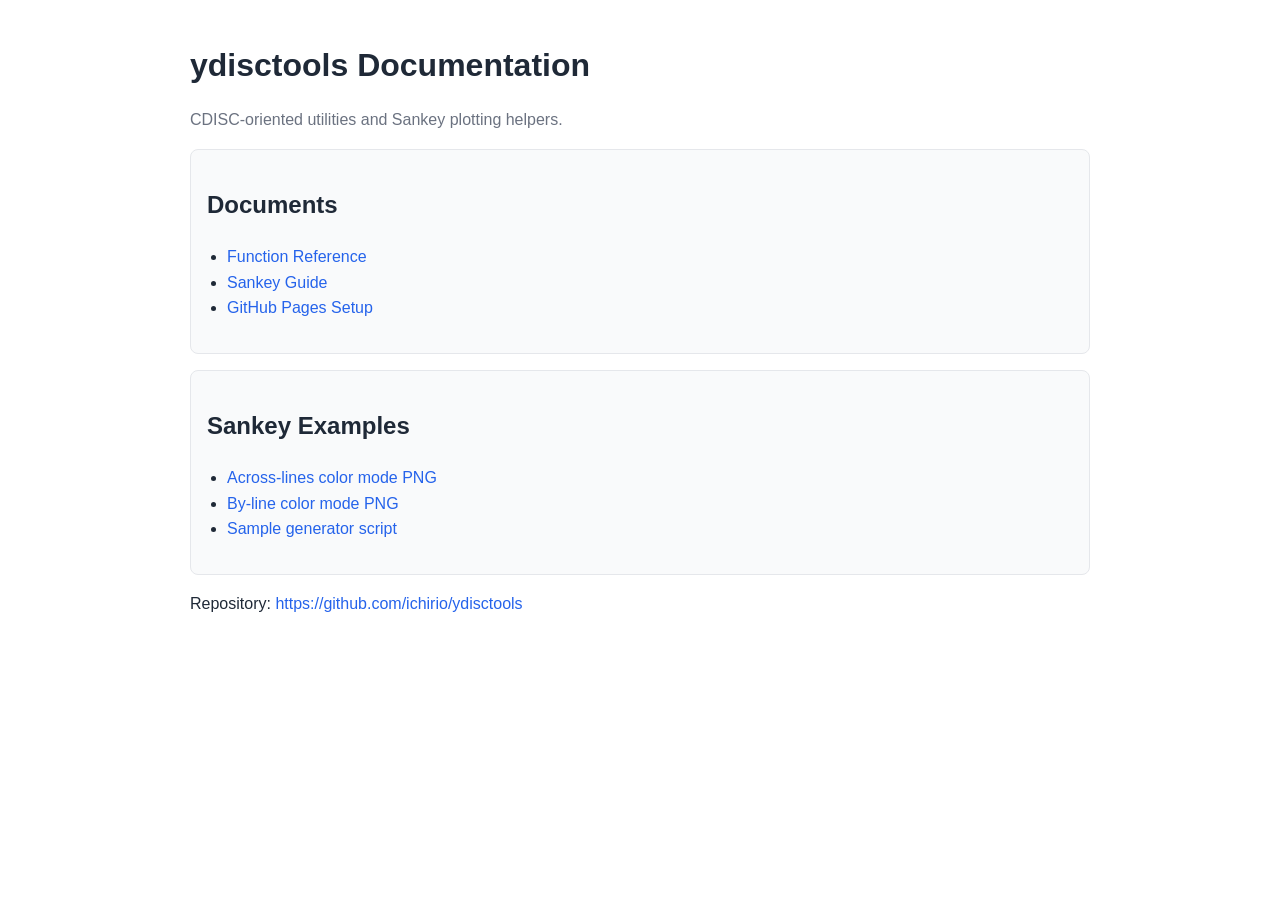
==== docs/index.html @ fde0a813 "Add docs index.html for GitHub Pages landing" ====
<!doctype html>
<html lang="en">
<head>
  <meta charset="utf-8">
  <meta name="viewport" content="width=device-width, initial-scale=1">
  <title>ydisctools Documentation</title>
  <style>
    body {
      font-family: -apple-system, BlinkMacSystemFont, "Segoe UI", Helvetica, Arial, sans-serif;
      margin: 40px auto;
      max-width: 900px;
      line-height: 1.6;
      color: #1f2937;
      padding: 0 16px;
    }
    h1 { margin-bottom: 8px; }
    .muted { color: #6b7280; }
    ul { padding-left: 20px; }
    a { color: #2563eb; text-decoration: none; }
    a:hover { text-decoration: underline; }
    .card {
      border: 1px solid #e5e7eb;
      border-radius: 8px;
      padding: 16px;
      margin: 16px 0;
      background: #f9fafb;
    }
  </style>
</head>
<body>
  <h1>ydisctools Documentation</h1>
  <p class="muted">CDISC-oriented utilities and Sankey plotting helpers.</p>

  <div class="card">
    <h2>Documents</h2>
    <ul>
      <li><a href="FUNCTION_REFERENCE.md">Function Reference</a></li>
      <li><a href="SANKEY_GUIDE.md">Sankey Guide</a></li>
      <li><a href="PAGES_SETUP.md">GitHub Pages Setup</a></li>
    </ul>
  </div>

  <div class="card">
    <h2>Sankey Examples</h2>
    <ul>
      <li><a href="../output/sankey_line1_line5_sample_across_lines.png">Across-lines color mode PNG</a></li>
      <li><a href="../output/sankey_line1_line5_sample_by_line.png">By-line color mode PNG</a></li>
      <li><a href="../output/create_line1_line5_sankey_sample.R">Sample generator script</a></li>
    </ul>
  </div>

  <p>Repository: <a href="https://github.com/ichirio/ydisctools">https://github.com/ichirio/ydisctools</a></p>
</body>
</html>
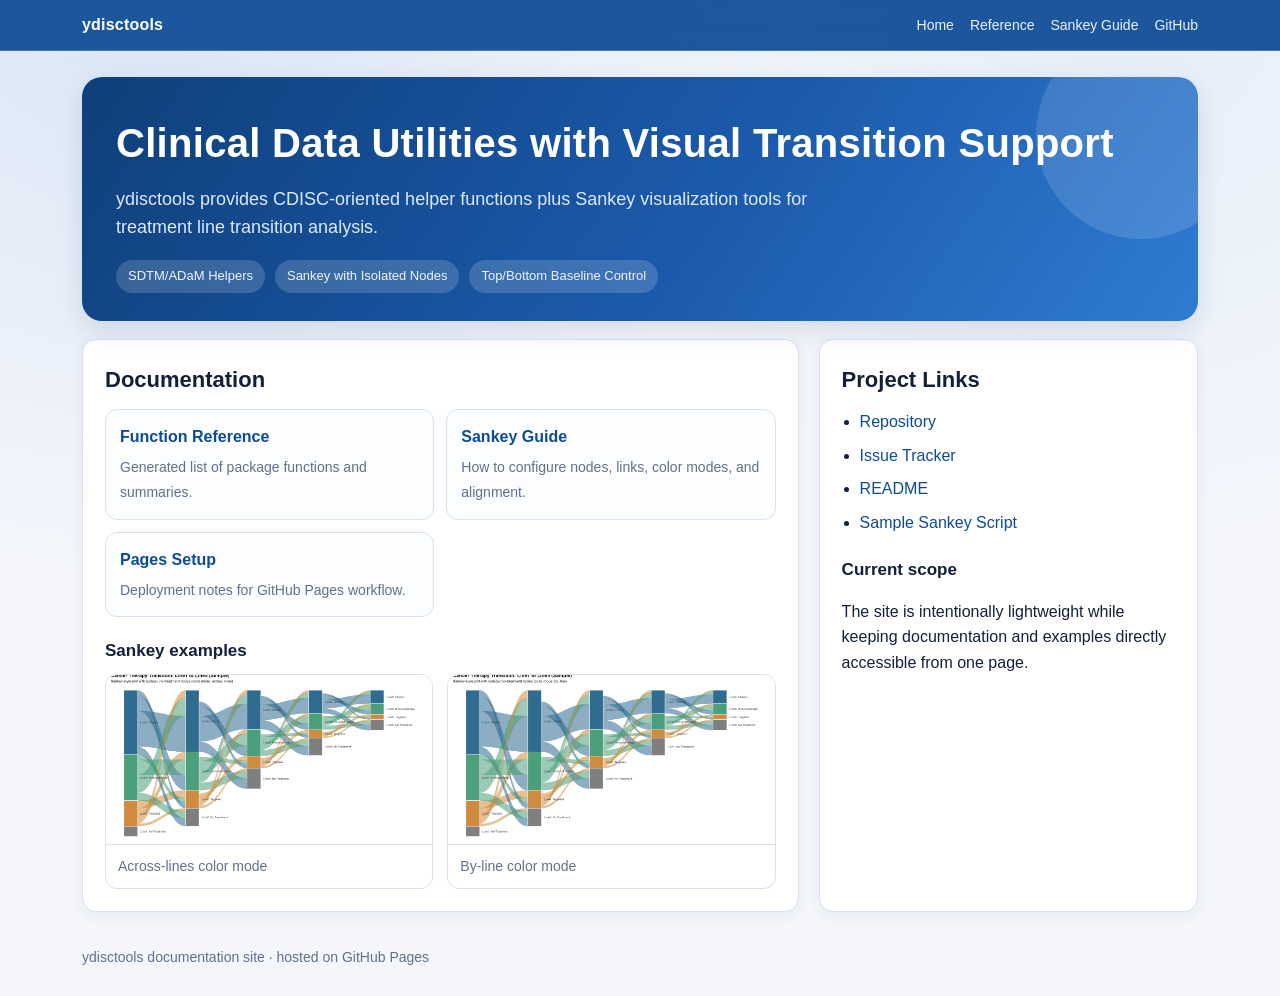
==== commit c6f7a243: "Redesign Pages landing to rtfreporter-like layout" ====
--- a/docs/index.html
+++ b/docs/index.html
@@ -3,52 +3,328 @@
 <head>
   <meta charset="utf-8">
   <meta name="viewport" content="width=device-width, initial-scale=1">
-  <title>ydisctools Documentation</title>
+  <title>ydisctools - CDISC Utility Toolkit</title>
   <style>
+    :root {
+      --bg: #f4f6fb;
+      --surface: #ffffff;
+      --ink: #13203a;
+      --muted: #61708d;
+      --brand: #0d4b95;
+      --brand-2: #2e76d0;
+      --line: #d9e1ef;
+      --chip: #e8f0ff;
+      --shadow: 0 10px 26px rgba(15, 45, 91, 0.12);
+      --radius: 14px;
+    }
+
+    * { box-sizing: border-box; }
+
     body {
-      font-family: -apple-system, BlinkMacSystemFont, "Segoe UI", Helvetica, Arial, sans-serif;
-      margin: 40px auto;
-      max-width: 900px;
+      margin: 0;
+      color: var(--ink);
+      background:
+        radial-gradient(circle at 12% -8%, rgba(81, 145, 224, 0.18), transparent 42%),
+        radial-gradient(circle at 88% 0%, rgba(127, 187, 231, 0.14), transparent 36%),
+        var(--bg);
+      font-family: "Segoe UI", "Source Sans 3", Helvetica, Arial, sans-serif;
       line-height: 1.6;
-      color: #1f2937;
-      padding: 0 16px;
-    }
-    h1 { margin-bottom: 8px; }
-    .muted { color: #6b7280; }
-    ul { padding-left: 20px; }
-    a { color: #2563eb; text-decoration: none; }
-    a:hover { text-decoration: underline; }
-    .card {
-      border: 1px solid #e5e7eb;
-      border-radius: 8px;
-      padding: 16px;
-      margin: 16px 0;
-      background: #f9fafb;
+    }
+
+    a {
+      color: var(--brand);
+      text-decoration: none;
+    }
+
+    a:hover {
+      text-decoration: underline;
+    }
+
+    .topbar {
+      position: sticky;
+      top: 0;
+      z-index: 10;
+      backdrop-filter: blur(8px);
+      background: rgba(13, 75, 149, 0.93);
+      border-bottom: 1px solid rgba(255, 255, 255, 0.2);
+    }
+
+    .topbar-inner {
+      max-width: 1160px;
+      margin: 0 auto;
+      padding: 12px 22px;
+      display: flex;
+      align-items: center;
+      justify-content: space-between;
+      color: #fff;
+    }
+
+    .brand {
+      font-weight: 700;
+      letter-spacing: 0.2px;
+      color: #fff;
+    }
+
+    .nav-links {
+      display: flex;
+      gap: 16px;
+      flex-wrap: wrap;
+    }
+
+    .nav-links a {
+      color: #eaf2ff;
+      font-size: 14px;
+    }
+
+    .hero {
+      max-width: 1160px;
+      margin: 26px auto 18px;
+      padding: 0 22px;
+    }
+
+    .hero-box {
+      background: linear-gradient(125deg, #0f3f7a 0%, #1b5aab 56%, #2f7cd3 100%);
+      color: #fff;
+      border-radius: 20px;
+      padding: 34px 34px 28px;
+      box-shadow: var(--shadow);
+      position: relative;
+      overflow: hidden;
+    }
+
+    .hero-box::after {
+      content: "";
+      position: absolute;
+      right: -48px;
+      top: -48px;
+      width: 210px;
+      height: 210px;
+      border-radius: 50%;
+      background: rgba(255, 255, 255, 0.13);
+    }
+
+    .hero h1 {
+      margin: 0;
+      font-size: clamp(28px, 4vw, 40px);
+      letter-spacing: 0.3px;
+    }
+
+    .hero p {
+      margin: 10px 0 0;
+      max-width: 760px;
+      color: #dce9ff;
+      font-size: 18px;
+    }
+
+    .chips {
+      margin-top: 18px;
+      display: flex;
+      gap: 10px;
+      flex-wrap: wrap;
+    }
+
+    .chip {
+      background: rgba(255, 255, 255, 0.16);
+      color: #eef5ff;
+      border-radius: 999px;
+      padding: 6px 12px;
+      font-size: 13px;
+    }
+
+    .layout {
+      max-width: 1160px;
+      margin: 0 auto 34px;
+      padding: 0 22px;
+      display: grid;
+      grid-template-columns: 1.7fr 0.9fr;
+      gap: 20px;
+    }
+
+    .panel {
+      background: var(--surface);
+      border: 1px solid var(--line);
+      border-radius: var(--radius);
+      box-shadow: 0 4px 14px rgba(15, 45, 91, 0.06);
+      padding: 22px;
+    }
+
+    .panel h2 {
+      margin: 0 0 12px;
+      font-size: 22px;
+    }
+
+    .panel h3 {
+      margin: 20px 0 10px;
+      font-size: 17px;
+    }
+
+    .doc-grid {
+      display: grid;
+      grid-template-columns: repeat(auto-fill, minmax(220px, 1fr));
+      gap: 12px;
+    }
+
+    .doc-card {
+      border: 1px solid var(--line);
+      background: #fbfdff;
+      border-radius: 12px;
+      padding: 14px;
+      transition: transform 0.18s ease, box-shadow 0.18s ease;
+    }
+
+    .doc-card:hover {
+      transform: translateY(-2px);
+      box-shadow: 0 8px 18px rgba(22, 58, 112, 0.12);
+    }
+
+    .doc-card strong {
+      display: block;
+      margin-bottom: 4px;
+    }
+
+    .doc-card span {
+      color: var(--muted);
+      font-size: 14px;
+    }
+
+    .example-grid {
+      display: grid;
+      grid-template-columns: repeat(auto-fill, minmax(260px, 1fr));
+      gap: 14px;
+    }
+
+    .thumb {
+      border: 1px solid var(--line);
+      border-radius: 12px;
+      overflow: hidden;
+      background: #fff;
+    }
+
+    .thumb a {
+      display: block;
+      color: inherit;
+    }
+
+    .thumb img {
+      display: block;
+      width: 100%;
+      height: 170px;
+      object-fit: cover;
+      border-bottom: 1px solid var(--line);
+      background: #eef3fb;
+    }
+
+    .thumb .caption {
+      padding: 10px 12px;
+      font-size: 14px;
+      color: var(--muted);
+    }
+
+    .side-list {
+      margin: 0;
+      padding-left: 18px;
+    }
+
+    .side-list li {
+      margin: 8px 0;
+    }
+
+    .footer {
+      max-width: 1160px;
+      margin: 0 auto 28px;
+      padding: 0 22px;
+      color: var(--muted);
+      font-size: 14px;
+    }
+
+    @media (max-width: 980px) {
+      .layout { grid-template-columns: 1fr; }
+      .hero-box { padding: 26px 22px; }
     }
   </style>
 </head>
 <body>
-  <h1>ydisctools Documentation</h1>
-  <p class="muted">CDISC-oriented utilities and Sankey plotting helpers.</p>
-
-  <div class="card">
-    <h2>Documents</h2>
-    <ul>
-      <li><a href="FUNCTION_REFERENCE.md">Function Reference</a></li>
-      <li><a href="SANKEY_GUIDE.md">Sankey Guide</a></li>
-      <li><a href="PAGES_SETUP.md">GitHub Pages Setup</a></li>
-    </ul>
+  <nav class="topbar">
+    <div class="topbar-inner">
+      <div class="brand">ydisctools</div>
+      <div class="nav-links">
+        <a href="index.html">Home</a>
+        <a href="FUNCTION_REFERENCE.md">Reference</a>
+        <a href="SANKEY_GUIDE.md">Sankey Guide</a>
+        <a href="https://github.com/ichirio/ydisctools">GitHub</a>
+      </div>
+    </div>
+  </nav>
+
+  <header class="hero">
+    <div class="hero-box">
+      <h1>Clinical Data Utilities with Visual Transition Support</h1>
+      <p>
+        ydisctools provides CDISC-oriented helper functions plus Sankey visualization
+        tools for treatment line transition analysis.
+      </p>
+      <div class="chips">
+        <span class="chip">SDTM/ADaM Helpers</span>
+        <span class="chip">Sankey with Isolated Nodes</span>
+        <span class="chip">Top/Bottom Baseline Control</span>
+      </div>
+    </div>
+  </header>
+
+  <main class="layout">
+    <section class="panel">
+      <h2>Documentation</h2>
+      <div class="doc-grid">
+        <a class="doc-card" href="FUNCTION_REFERENCE.md">
+          <strong>Function Reference</strong>
+          <span>Generated list of package functions and summaries.</span>
+        </a>
+        <a class="doc-card" href="SANKEY_GUIDE.md">
+          <strong>Sankey Guide</strong>
+          <span>How to configure nodes, links, color modes, and alignment.</span>
+        </a>
+        <a class="doc-card" href="PAGES_SETUP.md">
+          <strong>Pages Setup</strong>
+          <span>Deployment notes for GitHub Pages workflow.</span>
+        </a>
+      </div>
+
+      <h3>Sankey examples</h3>
+      <div class="example-grid">
+        <article class="thumb">
+          <a href="../output/sankey_line1_line5_sample_across_lines.png">
+            <img src="../output/sankey_line1_line5_sample_across_lines.png" alt="Across-lines treatment color mode">
+            <div class="caption">Across-lines color mode</div>
+          </a>
+        </article>
+        <article class="thumb">
+          <a href="../output/sankey_line1_line5_sample_by_line.png">
+            <img src="../output/sankey_line1_line5_sample_by_line.png" alt="By-line treatment color mode">
+            <div class="caption">By-line color mode</div>
+          </a>
+        </article>
+      </div>
+    </section>
+
+    <aside class="panel">
+      <h2>Project Links</h2>
+      <ul class="side-list">
+        <li><a href="https://github.com/ichirio/ydisctools">Repository</a></li>
+        <li><a href="https://github.com/ichirio/ydisctools/issues">Issue Tracker</a></li>
+        <li><a href="../README.md">README</a></li>
+        <li><a href="../output/create_line1_line5_sankey_sample.R">Sample Sankey Script</a></li>
+      </ul>
+
+      <h3>Current scope</h3>
+      <p>
+        The site is intentionally lightweight while keeping documentation and
+        examples directly accessible from one page.
+      </p>
+    </aside>
+  </main>
+
+  <div class="footer">
+    ydisctools documentation site · hosted on GitHub Pages
   </div>
-
-  <div class="card">
-    <h2>Sankey Examples</h2>
-    <ul>
-      <li><a href="../output/sankey_line1_line5_sample_across_lines.png">Across-lines color mode PNG</a></li>
-      <li><a href="../output/sankey_line1_line5_sample_by_line.png">By-line color mode PNG</a></li>
-      <li><a href="../output/create_line1_line5_sankey_sample.R">Sample generator script</a></li>
-    </ul>
-  </div>
-
-  <p>Repository: <a href="https://github.com/ichirio/ydisctools">https://github.com/ichirio/ydisctools</a></p>
 </body>
 </html>
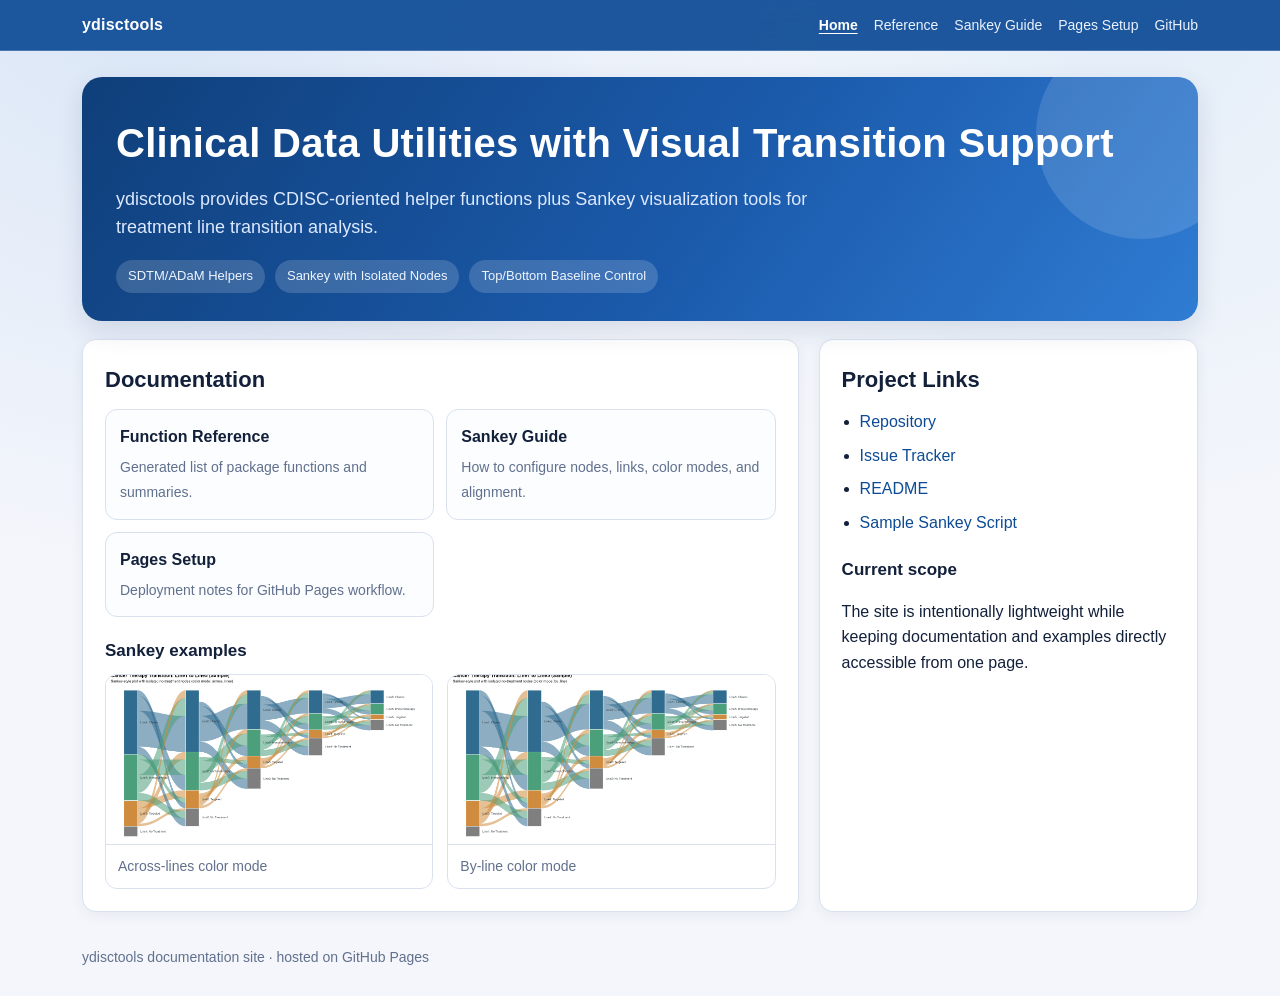
==== commit 432ba26c: "Add unified docs theme and HTML pages for Pages site" ====
--- a/docs/index.html
+++ b/docs/index.html
@@ -4,253 +4,17 @@
   <meta charset="utf-8">
   <meta name="viewport" content="width=device-width, initial-scale=1">
   <title>ydisctools - CDISC Utility Toolkit</title>
-  <style>
-    :root {
-      --bg: #f4f6fb;
-      --surface: #ffffff;
-      --ink: #13203a;
-      --muted: #61708d;
-      --brand: #0d4b95;
-      --brand-2: #2e76d0;
-      --line: #d9e1ef;
-      --chip: #e8f0ff;
-      --shadow: 0 10px 26px rgba(15, 45, 91, 0.12);
-      --radius: 14px;
-    }
-
-    * { box-sizing: border-box; }
-
-    body {
-      margin: 0;
-      color: var(--ink);
-      background:
-        radial-gradient(circle at 12% -8%, rgba(81, 145, 224, 0.18), transparent 42%),
-        radial-gradient(circle at 88% 0%, rgba(127, 187, 231, 0.14), transparent 36%),
-        var(--bg);
-      font-family: "Segoe UI", "Source Sans 3", Helvetica, Arial, sans-serif;
-      line-height: 1.6;
-    }
-
-    a {
-      color: var(--brand);
-      text-decoration: none;
-    }
-
-    a:hover {
-      text-decoration: underline;
-    }
-
-    .topbar {
-      position: sticky;
-      top: 0;
-      z-index: 10;
-      backdrop-filter: blur(8px);
-      background: rgba(13, 75, 149, 0.93);
-      border-bottom: 1px solid rgba(255, 255, 255, 0.2);
-    }
-
-    .topbar-inner {
-      max-width: 1160px;
-      margin: 0 auto;
-      padding: 12px 22px;
-      display: flex;
-      align-items: center;
-      justify-content: space-between;
-      color: #fff;
-    }
-
-    .brand {
-      font-weight: 700;
-      letter-spacing: 0.2px;
-      color: #fff;
-    }
-
-    .nav-links {
-      display: flex;
-      gap: 16px;
-      flex-wrap: wrap;
-    }
-
-    .nav-links a {
-      color: #eaf2ff;
-      font-size: 14px;
-    }
-
-    .hero {
-      max-width: 1160px;
-      margin: 26px auto 18px;
-      padding: 0 22px;
-    }
-
-    .hero-box {
-      background: linear-gradient(125deg, #0f3f7a 0%, #1b5aab 56%, #2f7cd3 100%);
-      color: #fff;
-      border-radius: 20px;
-      padding: 34px 34px 28px;
-      box-shadow: var(--shadow);
-      position: relative;
-      overflow: hidden;
-    }
-
-    .hero-box::after {
-      content: "";
-      position: absolute;
-      right: -48px;
-      top: -48px;
-      width: 210px;
-      height: 210px;
-      border-radius: 50%;
-      background: rgba(255, 255, 255, 0.13);
-    }
-
-    .hero h1 {
-      margin: 0;
-      font-size: clamp(28px, 4vw, 40px);
-      letter-spacing: 0.3px;
-    }
-
-    .hero p {
-      margin: 10px 0 0;
-      max-width: 760px;
-      color: #dce9ff;
-      font-size: 18px;
-    }
-
-    .chips {
-      margin-top: 18px;
-      display: flex;
-      gap: 10px;
-      flex-wrap: wrap;
-    }
-
-    .chip {
-      background: rgba(255, 255, 255, 0.16);
-      color: #eef5ff;
-      border-radius: 999px;
-      padding: 6px 12px;
-      font-size: 13px;
-    }
-
-    .layout {
-      max-width: 1160px;
-      margin: 0 auto 34px;
-      padding: 0 22px;
-      display: grid;
-      grid-template-columns: 1.7fr 0.9fr;
-      gap: 20px;
-    }
-
-    .panel {
-      background: var(--surface);
-      border: 1px solid var(--line);
-      border-radius: var(--radius);
-      box-shadow: 0 4px 14px rgba(15, 45, 91, 0.06);
-      padding: 22px;
-    }
-
-    .panel h2 {
-      margin: 0 0 12px;
-      font-size: 22px;
-    }
-
-    .panel h3 {
-      margin: 20px 0 10px;
-      font-size: 17px;
-    }
-
-    .doc-grid {
-      display: grid;
-      grid-template-columns: repeat(auto-fill, minmax(220px, 1fr));
-      gap: 12px;
-    }
-
-    .doc-card {
-      border: 1px solid var(--line);
-      background: #fbfdff;
-      border-radius: 12px;
-      padding: 14px;
-      transition: transform 0.18s ease, box-shadow 0.18s ease;
-    }
-
-    .doc-card:hover {
-      transform: translateY(-2px);
-      box-shadow: 0 8px 18px rgba(22, 58, 112, 0.12);
-    }
-
-    .doc-card strong {
-      display: block;
-      margin-bottom: 4px;
-    }
-
-    .doc-card span {
-      color: var(--muted);
-      font-size: 14px;
-    }
-
-    .example-grid {
-      display: grid;
-      grid-template-columns: repeat(auto-fill, minmax(260px, 1fr));
-      gap: 14px;
-    }
-
-    .thumb {
-      border: 1px solid var(--line);
-      border-radius: 12px;
-      overflow: hidden;
-      background: #fff;
-    }
-
-    .thumb a {
-      display: block;
-      color: inherit;
-    }
-
-    .thumb img {
-      display: block;
-      width: 100%;
-      height: 170px;
-      object-fit: cover;
-      border-bottom: 1px solid var(--line);
-      background: #eef3fb;
-    }
-
-    .thumb .caption {
-      padding: 10px 12px;
-      font-size: 14px;
-      color: var(--muted);
-    }
-
-    .side-list {
-      margin: 0;
-      padding-left: 18px;
-    }
-
-    .side-list li {
-      margin: 8px 0;
-    }
-
-    .footer {
-      max-width: 1160px;
-      margin: 0 auto 28px;
-      padding: 0 22px;
-      color: var(--muted);
-      font-size: 14px;
-    }
-
-    @media (max-width: 980px) {
-      .layout { grid-template-columns: 1fr; }
-      .hero-box { padding: 26px 22px; }
-    }
-  </style>
+  <link rel="stylesheet" href="assets/site.css">
 </head>
 <body>
   <nav class="topbar">
     <div class="topbar-inner">
       <div class="brand">ydisctools</div>
       <div class="nav-links">
-        <a href="index.html">Home</a>
-        <a href="FUNCTION_REFERENCE.md">Reference</a>
-        <a href="SANKEY_GUIDE.md">Sankey Guide</a>
+        <a class="active" href="index.html">Home</a>
+        <a href="FUNCTION_REFERENCE.html">Reference</a>
+        <a href="SANKEY_GUIDE.html">Sankey Guide</a>
+        <a href="PAGES_SETUP.html">Pages Setup</a>
         <a href="https://github.com/ichirio/ydisctools">GitHub</a>
       </div>
     </div>
@@ -275,15 +39,15 @@
     <section class="panel">
       <h2>Documentation</h2>
       <div class="doc-grid">
-        <a class="doc-card" href="FUNCTION_REFERENCE.md">
+        <a class="doc-card" href="FUNCTION_REFERENCE.html">
           <strong>Function Reference</strong>
           <span>Generated list of package functions and summaries.</span>
         </a>
-        <a class="doc-card" href="SANKEY_GUIDE.md">
+        <a class="doc-card" href="SANKEY_GUIDE.html">
           <strong>Sankey Guide</strong>
           <span>How to configure nodes, links, color modes, and alignment.</span>
         </a>
-        <a class="doc-card" href="PAGES_SETUP.md">
+        <a class="doc-card" href="PAGES_SETUP.html">
           <strong>Pages Setup</strong>
           <span>Deployment notes for GitHub Pages workflow.</span>
         </a>
--- a/docs/assets/site.css
+++ b/docs/assets/site.css
@@ -0,0 +1,291 @@
+:root {
+  --bg: #f4f6fb;
+  --surface: #ffffff;
+  --ink: #13203a;
+  --muted: #61708d;
+  --brand: #0d4b95;
+  --brand-2: #2e76d0;
+  --line: #d9e1ef;
+  --chip: #e8f0ff;
+  --shadow: 0 10px 26px rgba(15, 45, 91, 0.12);
+  --radius: 14px;
+}
+
+* { box-sizing: border-box; }
+
+body {
+  margin: 0;
+  color: var(--ink);
+  background:
+    radial-gradient(circle at 12% -8%, rgba(81, 145, 224, 0.18), transparent 42%),
+    radial-gradient(circle at 88% 0%, rgba(127, 187, 231, 0.14), transparent 36%),
+    var(--bg);
+  font-family: "Segoe UI", "Source Sans 3", Helvetica, Arial, sans-serif;
+  line-height: 1.6;
+}
+
+a {
+  color: var(--brand);
+  text-decoration: none;
+}
+
+a:hover { text-decoration: underline; }
+
+.topbar {
+  position: sticky;
+  top: 0;
+  z-index: 10;
+  backdrop-filter: blur(8px);
+  background: rgba(13, 75, 149, 0.93);
+  border-bottom: 1px solid rgba(255, 255, 255, 0.2);
+}
+
+.topbar-inner {
+  max-width: 1160px;
+  margin: 0 auto;
+  padding: 12px 22px;
+  display: flex;
+  align-items: center;
+  justify-content: space-between;
+  color: #fff;
+}
+
+.brand {
+  font-weight: 700;
+  letter-spacing: 0.2px;
+  color: #fff;
+}
+
+.nav-links {
+  display: flex;
+  gap: 16px;
+  flex-wrap: wrap;
+}
+
+.nav-links a {
+  color: #eaf2ff;
+  font-size: 14px;
+}
+
+.nav-links a.active {
+  color: #ffffff;
+  font-weight: 700;
+  text-decoration: underline;
+  text-underline-offset: 3px;
+}
+
+.hero {
+  max-width: 1160px;
+  margin: 26px auto 18px;
+  padding: 0 22px;
+}
+
+.hero-box {
+  background: linear-gradient(125deg, #0f3f7a 0%, #1b5aab 56%, #2f7cd3 100%);
+  color: #fff;
+  border-radius: 20px;
+  padding: 34px 34px 28px;
+  box-shadow: var(--shadow);
+  position: relative;
+  overflow: hidden;
+}
+
+.hero-box::after {
+  content: "";
+  position: absolute;
+  right: -48px;
+  top: -48px;
+  width: 210px;
+  height: 210px;
+  border-radius: 50%;
+  background: rgba(255, 255, 255, 0.13);
+}
+
+.hero h1 {
+  margin: 0;
+  font-size: clamp(28px, 4vw, 40px);
+  letter-spacing: 0.3px;
+}
+
+.hero p {
+  margin: 10px 0 0;
+  max-width: 760px;
+  color: #dce9ff;
+  font-size: 18px;
+}
+
+.chips {
+  margin-top: 18px;
+  display: flex;
+  gap: 10px;
+  flex-wrap: wrap;
+}
+
+.chip {
+  background: rgba(255, 255, 255, 0.16);
+  color: #eef5ff;
+  border-radius: 999px;
+  padding: 6px 12px;
+  font-size: 13px;
+}
+
+.layout {
+  max-width: 1160px;
+  margin: 0 auto 34px;
+  padding: 0 22px;
+  display: grid;
+  grid-template-columns: 1.7fr 0.9fr;
+  gap: 20px;
+}
+
+.panel {
+  background: var(--surface);
+  border: 1px solid var(--line);
+  border-radius: var(--radius);
+  box-shadow: 0 4px 14px rgba(15, 45, 91, 0.06);
+  padding: 22px;
+}
+
+.panel h2 {
+  margin: 0 0 12px;
+  font-size: 22px;
+}
+
+.panel h3 {
+  margin: 20px 0 10px;
+  font-size: 17px;
+}
+
+.doc-grid {
+  display: grid;
+  grid-template-columns: repeat(auto-fill, minmax(220px, 1fr));
+  gap: 12px;
+}
+
+.doc-card {
+  border: 1px solid var(--line);
+  background: #fbfdff;
+  border-radius: 12px;
+  padding: 14px;
+  transition: transform 0.18s ease, box-shadow 0.18s ease;
+  color: inherit;
+}
+
+.doc-card:hover {
+  transform: translateY(-2px);
+  box-shadow: 0 8px 18px rgba(22, 58, 112, 0.12);
+  text-decoration: none;
+}
+
+.doc-card strong {
+  display: block;
+  margin-bottom: 4px;
+}
+
+.doc-card span {
+  color: var(--muted);
+  font-size: 14px;
+}
+
+.example-grid {
+  display: grid;
+  grid-template-columns: repeat(auto-fill, minmax(260px, 1fr));
+  gap: 14px;
+}
+
+.thumb {
+  border: 1px solid var(--line);
+  border-radius: 12px;
+  overflow: hidden;
+  background: #fff;
+}
+
+.thumb a {
+  display: block;
+  color: inherit;
+}
+
+.thumb img {
+  display: block;
+  width: 100%;
+  height: 170px;
+  object-fit: cover;
+  border-bottom: 1px solid var(--line);
+  background: #eef3fb;
+}
+
+.thumb .caption {
+  padding: 10px 12px;
+  font-size: 14px;
+  color: var(--muted);
+}
+
+.side-list {
+  margin: 0;
+  padding-left: 18px;
+}
+
+.side-list li {
+  margin: 8px 0;
+}
+
+.content {
+  max-width: 1160px;
+  margin: 0 auto 34px;
+  padding: 0 22px;
+}
+
+.content .panel {
+  overflow-x: auto;
+}
+
+.meta {
+  color: var(--muted);
+  font-size: 14px;
+}
+
+table {
+  width: 100%;
+  border-collapse: collapse;
+  font-size: 14px;
+}
+
+th, td {
+  border-bottom: 1px solid var(--line);
+  text-align: left;
+  padding: 8px;
+  vertical-align: top;
+}
+
+th {
+  background: #f0f5ff;
+  font-weight: 700;
+}
+
+code {
+  background: #edf3ff;
+  border: 1px solid #d8e4fb;
+  border-radius: 6px;
+  padding: 1px 5px;
+}
+
+pre {
+  background: #0f1c33;
+  color: #e9f1ff;
+  border-radius: 10px;
+  padding: 12px;
+  overflow-x: auto;
+}
+
+.footer {
+  max-width: 1160px;
+  margin: 0 auto 28px;
+  padding: 0 22px;
+  color: var(--muted);
+  font-size: 14px;
+}
+
+@media (max-width: 980px) {
+  .layout { grid-template-columns: 1fr; }
+  .hero-box { padding: 26px 22px; }
+}
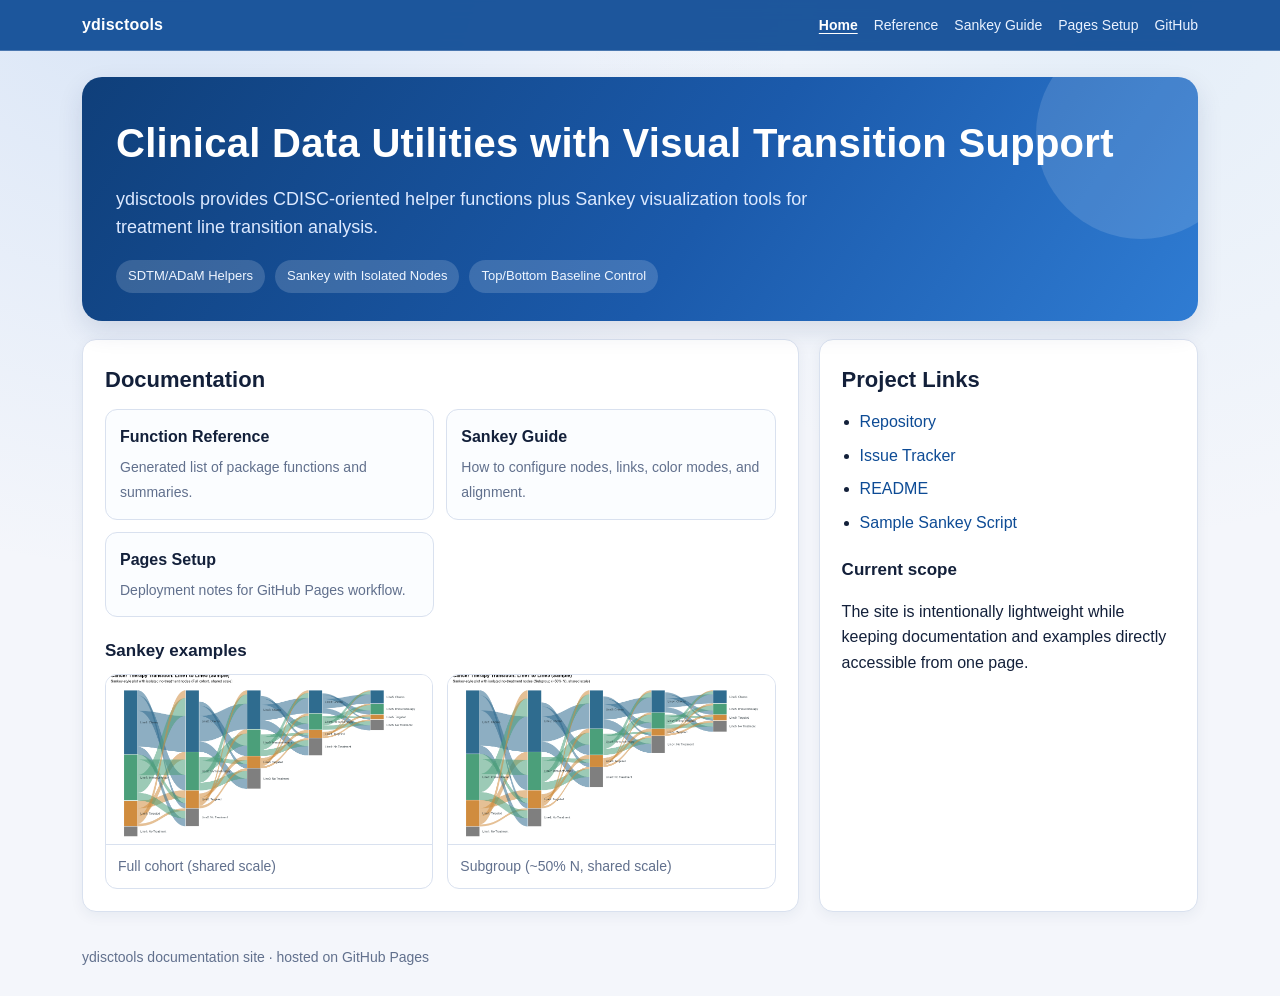
==== commit b987e51a: "Switch Sankey docs to full vs subgroup shared-scale comparison" ====
--- a/docs/index.html
+++ b/docs/index.html
@@ -56,15 +56,15 @@
       <h3>Sankey examples</h3>
       <div class="example-grid">
         <article class="thumb">
-          <a href="../output/sankey_line1_line5_sample_across_lines.png">
-            <img src="../output/sankey_line1_line5_sample_across_lines.png" alt="Across-lines treatment color mode">
-            <div class="caption">Across-lines color mode</div>
+          <a href="assets/sankey_line1_line5_sample_full_shared_scale.png">
+            <img src="assets/sankey_line1_line5_sample_full_shared_scale.png" alt="Full cohort Sankey with shared scale">
+            <div class="caption">Full cohort (shared scale)</div>
           </a>
         </article>
         <article class="thumb">
-          <a href="../output/sankey_line1_line5_sample_by_line.png">
-            <img src="../output/sankey_line1_line5_sample_by_line.png" alt="By-line treatment color mode">
-            <div class="caption">By-line color mode</div>
+          <a href="assets/sankey_line1_line5_sample_subgroup_shared_scale.png">
+            <img src="assets/sankey_line1_line5_sample_subgroup_shared_scale.png" alt="Subgroup Sankey with shared scale">
+            <div class="caption">Subgroup (~50% N, shared scale)</div>
           </a>
         </article>
       </div>
@@ -75,8 +75,8 @@
       <ul class="side-list">
         <li><a href="https://github.com/ichirio/ydisctools">Repository</a></li>
         <li><a href="https://github.com/ichirio/ydisctools/issues">Issue Tracker</a></li>
-        <li><a href="../README.md">README</a></li>
-        <li><a href="../output/create_line1_line5_sankey_sample.R">Sample Sankey Script</a></li>
+        <li><a href="https://github.com/ichirio/ydisctools/blob/main/README.md">README</a></li>
+        <li><a href="https://github.com/ichirio/ydisctools/blob/main/output/create_line1_line5_sankey_sample.R">Sample Sankey Script</a></li>
       </ul>
 
       <h3>Current scope</h3>
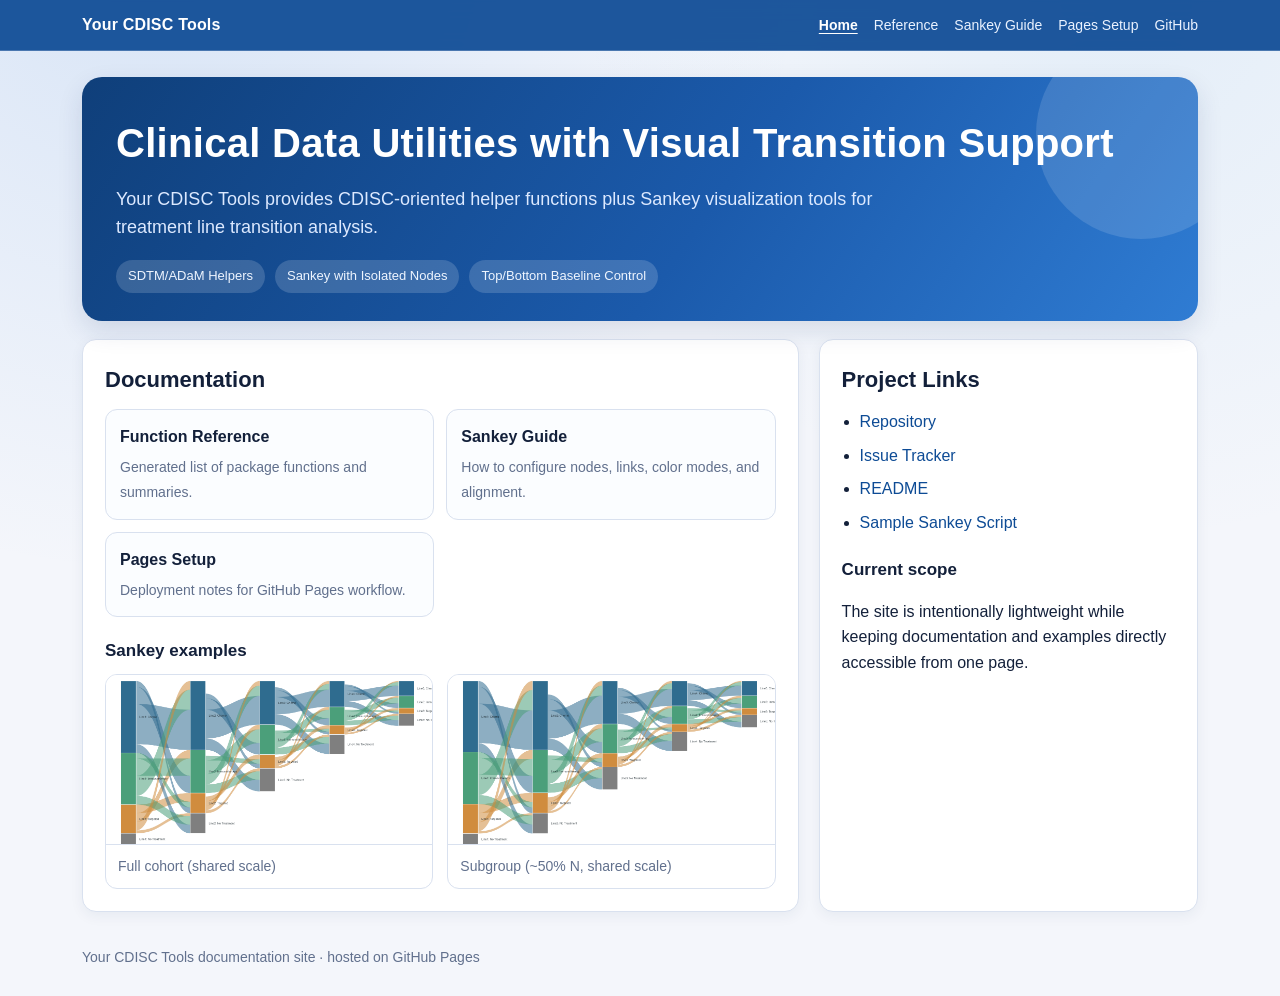
==== commit 5e723971: "Rebrand docs title to Your CDISC Tools" ====
--- a/docs/index.html
+++ b/docs/index.html
@@ -3,13 +3,13 @@
 <head>
   <meta charset="utf-8">
   <meta name="viewport" content="width=device-width, initial-scale=1">
-  <title>ydisctools - CDISC Utility Toolkit</title>
+  <title>Your CDISC Tools - CDISC Utility Toolkit</title>
   <link rel="stylesheet" href="assets/site.css">
 </head>
 <body>
   <nav class="topbar">
     <div class="topbar-inner">
-      <div class="brand">ydisctools</div>
+      <div class="brand">Your CDISC Tools</div>
       <div class="nav-links">
         <a class="active" href="index.html">Home</a>
         <a href="FUNCTION_REFERENCE.html">Reference</a>
@@ -24,7 +24,7 @@
     <div class="hero-box">
       <h1>Clinical Data Utilities with Visual Transition Support</h1>
       <p>
-        ydisctools provides CDISC-oriented helper functions plus Sankey visualization
+        Your CDISC Tools provides CDISC-oriented helper functions plus Sankey visualization
         tools for treatment line transition analysis.
       </p>
       <div class="chips">
@@ -88,7 +88,7 @@
   </main>
 
   <div class="footer">
-    ydisctools documentation site · hosted on GitHub Pages
+    Your CDISC Tools documentation site · hosted on GitHub Pages
   </div>
 </body>
 </html>
--- a/docs/assets/site.css
+++ b/docs/assets/site.css
@@ -267,6 +267,7 @@
   border: 1px solid #d8e4fb;
   border-radius: 6px;
   padding: 1px 5px;
+  color: #12284a;
 }
 
 pre {
@@ -275,6 +276,20 @@
   border-radius: 10px;
   padding: 12px;
   overflow-x: auto;
+  border: 1px solid #1f355b;
+}
+
+pre code {
+  background: transparent;
+  border: 0;
+  padding: 0;
+  color: inherit;
+}
+
+.hero code {
+  background: rgba(255, 255, 255, 0.18);
+  border: 1px solid rgba(255, 255, 255, 0.28);
+  color: #f6fbff;
 }
 
 .footer {
